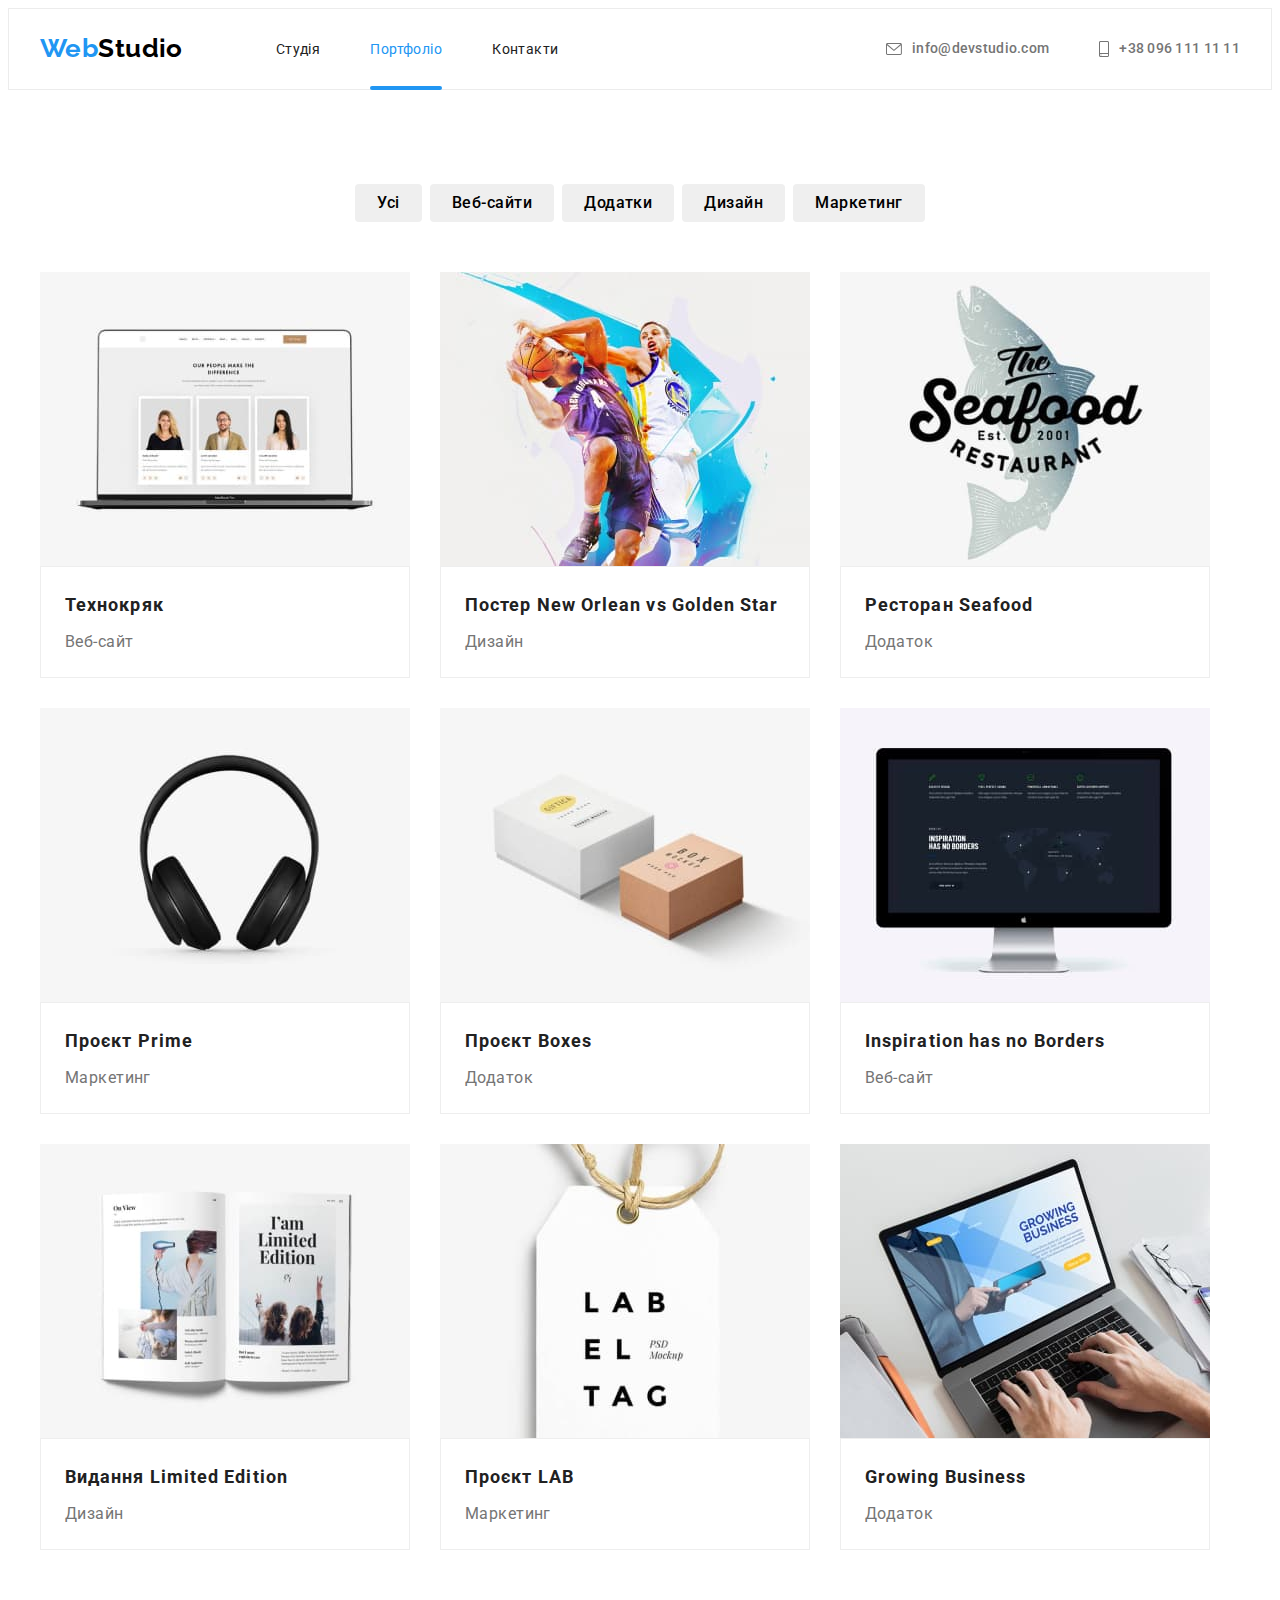
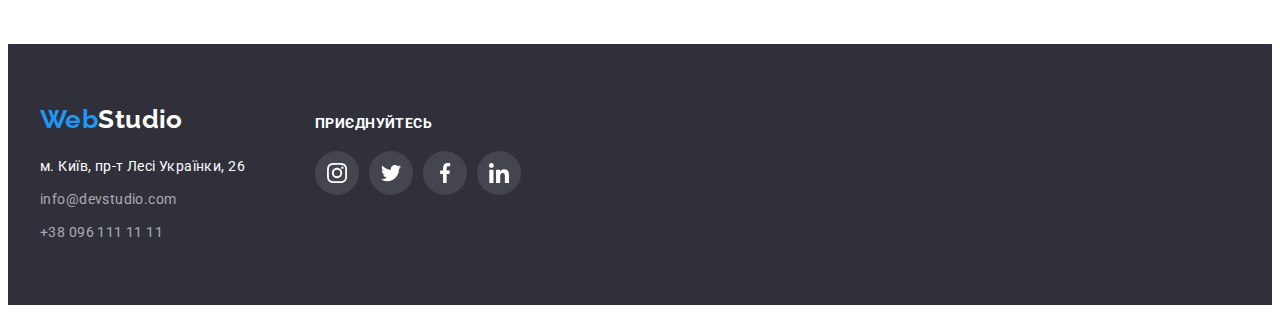
==== portfolio.html @ fd93a603 "create-hw-05" ====
<!DOCTYPE html>
<html lang="uk">
  <head>
    <meta charset="UTF-8" />
    <meta http-equiv="X-UA-Compatible" content="IE=edge" />
    <meta name="viewport" content="width=device-width, initial-scale=1.0" />
    <title>WebStudio</title>
    <link rel="preconnect" href="https://fonts.googleapis.com" />
    <link rel="preconnect" href="https://fonts.gstatic.com" crossorigin />
    <link
      href="https://fonts.googleapis.com/css2?family=Raleway:wght@700&family=Roboto:wght@400;500;700;900&display=swap"
      rel="stylesheet"
    />
    <link
      rel="stylesheet"
      href="https://cdnjs.cloudflare.com/ajax/libs/modern-normalize/1.1.0/modern-normalize.min.css"
      integrity="sha512-wpPYUAdjBVSE4KJnH1VR1HeZfpl1ub8YT/NKx4PuQ5NmX2tKuGu6U/JRp5y+Y8XG2tV+wKQpNHVUX03MfMFn9Q=="
      crossorigin="anonymous"
      referrerpolicy="no-referrer"
    />
    <link rel="stylesheet" href="./css/styles.css" />
  </head>
  <body>
   <header class="header">
      <div class="container header-container">
        <nav class="header-nav">
          <a href="./index.html" class="logo"><span>Web</span>Studio</a>
          <ul class="header-list list">
            <li>
              <a class="header-link link" href="./index.html">Студія</a>
            </li>
            <li>
              <a class="header-link link current" href="./portfolio.html">Портфоліо</a>
            </li>
            <li><a class="header-link link" href="">Контакти</a></li>
          </ul>
        </nav>
        <ul class="header-contacts-list list">
          <li class="header-contacts-item">
            <a class="header-contacts-link link" href="mailto:info@devstudio.com"
              ><svg class="header-icon" width="16" height="12">
                <use href="./images/icons.svg#icon-envelope"></use></svg
              >info@devstudio.com</a
            >
          </li>
          <li class="header-contacts-item">
            <a class="header-contacts-link link" href="tel:+380961111111">
              <svg class="header-icon" width="10" height="16">
                <use href="./images/icons.svg#icon-smartphone"></use>
              </svg>
              +38 096 111 11 11</a
            >
          </li>
        </ul>
      </div>
    </header>
    <main>
      <section class="portfolio section">
        <div class="container">
          <h1 class="portfolio-titel visually-hidden">Портфоліо</h1>
        <ul class="portfolio-pre-list list">
          <li><button class="portfolio-button" type="button">Усі</button></li>
          <li><button class="portfolio-button" type="button">Веб-сайти</button></li>
          <li><button class="portfolio-button" type="button">Додатки</button></li>
          <li><button class="portfolio-button" type="button">Дизайн</button></li>
          <li><button class="portfolio-button" type="button">Маркетинг</button></li>
        </ul>
        <ul class="portfolio-afret-list list">
          <li class="portfolio-item">
            <a class="link porfolio-after-link" href="">
              <div class="portfolio-item-wrap"><img class="portfolio-img"
                src="./images/portfolio/technokryak.jpg"
                alt="Технокряк"
                weidth="370"
                height="294"
              />
              <p class="portfolio-top-text">Ресурс пропонує комплексні пропозиції з різним рівнем функціоналу та сервісів. Все це дозволить відвідувачу отримати вичерпні відомості про компанію чи приватну особу.</p>
            </div>
              
              <div class="portfolio-list-box">
                <h2 class="portfolio-after-list-titel">Технокряк</h2>
              <p class="portfolio-after-list-text">Веб-сайт</p>
              </div>
            </a>
          </li>
          <li class="portfolio-item">
            <a class="link porfolio-after-link" href="">
              <div class="portfolio-item-wrap">
              <img class="portfolio-img"
                src="./images/portfolio/new-orlean.jpg"
                alt="Постер New Orlean vs Golden Star"
                weidth="370"
                height="294"
              />
              <p class="portfolio-top-text">Ресурс пропонує комплексні пропозиції з різним рівнем функціоналу та сервісів. Все це дозволить відвідувачу отримати вичерпні відомості про компанію чи приватну особу.</p>  
              </div>
              <div class="portfolio-list-box">
                <h2 class="portfolio-after-list-titel">Постер New Orlean vs Golden Star</h2>
              <p class="portfolio-after-list-text">Дизайн</p>
              </div>
            </a>
          </li>
          <li class="portfolio-item" >
            <a class="link porfolio-after-link" href="">
              <div class="portfolio-item-wrap">
                 <img class="portfolio-img"
                src="./images/portfolio/seafood.jpg"
                alt="Ресторан Seafood"
                weidth="370"
                height="294"
              />
              <p class="portfolio-top-text">Ресурс пропонує комплексні пропозиції з різним рівнем функціоналу та сервісів. Все це дозволить відвідувачу отримати вичерпні відомості про компанію чи приватну особу.</p>
              </div>
             
              <div class="portfolio-list-box">
                <h2 class="portfolio-after-list-titel">Ресторан Seafood</h2>
              <p class="portfolio-after-list-text">Додаток</p>
              </div>
            </a>
          </li>
          <li class="portfolio-item" >
            <a class="link porfolio-after-link" href="">
              <div class="portfolio-item-wrap">
                <img class="portfolio-img"
                src="./images/portfolio/prime.jpg"
                alt="Проєкт Prime"
                weidth="370"
                height="294"
              />
              <p class="portfolio-top-text">Ресурс пропонує комплексні пропозиції з різним рівнем функціоналу та сервісів. Все це дозволить відвідувачу отримати вичерпні відомості про компанію чи приватну особу.</p>
              </div>
              
              <div class="portfolio-list-box">
                <h2 class="portfolio-after-list-titel">Проєкт Prime</h2>
              <p class="portfolio-after-list-text">Маркетинг</p>
              </div>
            </a>
          </li>
          <li class="portfolio-item" >
            <a class="link porfolio-after-link" href="">
              <div class="portfolio-item-wrap">
                <img class="portfolio-img"
                src="./images/portfolio/boxes.jpg"
                alt="Проєкт Boxes"
                weidth="370"
                height="294"
              />
              <p class="portfolio-top-text">Ресурс пропонує комплексні пропозиції з різним рівнем функціоналу та сервісів. Все це дозволить відвідувачу отримати вичерпні відомості про компанію чи приватну особу.</p>
              </div>
              
              <div class="portfolio-list-box">
                <h2 class="portfolio-after-list-titel">Проєкт Boxes</h2>
              <p class="portfolio-after-list-text">Додаток</p>
              </div>
            </a>
          </li>
          <li class="portfolio-item" >
            <a class="link porfolio-after-link" href="">
              <div class="portfolio-item-wrap">
                <img class="portfolio-img"
                src="./images/portfolio/borders.jpg"
                alt="Inspiration has no Borders"
                weidth="370"
                height="294"
              />
              <p class="portfolio-top-text">Ресурс пропонує комплексні пропозиції з різним рівнем функціоналу та сервісів. Все це дозволить відвідувачу отримати вичерпні відомості про компанію чи приватну особу.</p>
              </div>
              
              <div class="portfolio-list-box">
                <h2 class="portfolio-after-list-titel">Inspiration has no Borders</h2>
              <p class="portfolio-after-list-text">Веб-сайт</p>
              </div>
            </a>
          </li>
          <li class="portfolio-item" >
            <a class="link porfolio-after-link" href="Видання Limited Edition">
              <div class="portfolio-item-wrap">
                <img class="portfolio-img" src="./images/portfolio/limited-edition.jpg" alt="" weidth="370" height="294" />
                <p class="portfolio-top-text">Ресурс пропонує комплексні пропозиції з різним рівнем функціоналу та сервісів. Все це дозволить відвідувачу отримати вичерпні відомості про компанію чи приватну особу.</p>
              </div>
              
              <div class="portfolio-list-box">
                <h2 class="portfolio-after-list-titel">Видання Limited Edition</h2>
              <p class="portfolio-after-list-text">Дизайн</p>
              </div>
            </a>
          </li>
          <li class="portfolio-item" >
            <a class="link porfolio-after-link" href="Проєкт LAB">
              <div class="portfolio-item-wrap">
                <img class="portfolio-img" src="./images/portfolio/lab.jpg" alt="" weidth="370" height="294" />
                <p class="portfolio-top-text">Ресурс пропонує комплексні пропозиції з різним рівнем функціоналу та сервісів. Все це дозволить відвідувачу отримати вичерпні відомості про компанію чи приватну особу.</p>
              </div>
              
              <div class="portfolio-list-box">
                <h2 class="portfolio-after-list-titel">Проєкт LAB</h2>
              <p class="portfolio-after-list-text">Маркетинг</p>
              </div>
            </a>
          </li>
          <li class="portfolio-item" >
            <a class="link porfolio-after-link" href="Growing Business">
              <div class="portfolio-item-wrap">
                <img class="portfolio-img" src="./images/portfolio/growing-business.jpg" alt="" weidth="370" height="294" />
                <p class="portfolio-top-text">Ресурс пропонує комплексні пропозиції з різним рівнем функціоналу та сервісів. Все це дозволить відвідувачу отримати вичерпні відомості про компанію чи приватну особу.</p>
              </div>
              
              <div class="portfolio-list-box">
                <h2 class="portfolio-after-list-titel">Growing Business</h2>
              <p class="portfolio-after-list-text">Додаток</p>
              </div>
            </a>
          </li>
        </ul>
      </section>
        </div>
    </main>
   <footer class="footer">
      <div class="container footer-container">
        <div class="footer-adress">
          <a href="./index.html" class="logo logo-footer"><span>Web</span>Studio</a>
          <address class="address">
            <ul class="list footer-list">
              <li>
                <a
                  class="link footer-address"
                  href="https://goo.gl/maps/CPtrU1FHBa2aNyZL9"
                  target="_blank"
                  rel="noopener noreferrer nofollow"
                >
                  м. Київ, пр-т Лесі Українки, 26
                </a>
              </li>
              <li>
                <a class="link footer-link" href="mailto:info@devstudio.com">info@devstudio.com</a>
              </li>
              <li><a class="link footer-link" href="tel:+380961111111">+38 096 111 11 11</a></li>
            </ul>
          </address>
        </div>
        <div class="footer-soc">
          <h3 class="footer-soc-title">приєднуйтесь</h3>
          <ul class="footer-social-list list">
            <li class="footer-social-item">
              <a href="" class="footer-social-link">
                <svg class="footer-social-icon" width="20" height="20">
                  <use href="./images/icons.svg#icon-instagram"></use>
                </svg>
              </a>
            </li>
            <li class="footer-social-item">
              <a href="" class="footer-social-link">
                <svg class="footer-social-icon" width="20" height="20">
                  <use href="./images/icons.svg#icon-twitter"></use>
                </svg>
              </a>
            </li>
            <li class="footer-social-item">
              <a href="" class="footer-social-link">
                <svg class="footer-social-icon" width="20" height="20">
                  <use href="./images/icons.svg#icon-facebook"></use>
                </svg>
              </a>
            </li>
            <li class="footer-social-item">
              <a href="" class="footer-social-link">
                <svg class="footer-social-icon" width="20" height="20">
                  <use href="./images/icons.svg#icon-linkedin"></use>
                </svg>
              </a>
            </li>
          </ul>
        </div>
      </div>
    </footer>
  </body>
</html>
---- css/styles.css ----
:root {
  --primery-white-color: #ffffff;
  --hover-logo-color: #2196f3;
  --grey-primery-color: #757575;
  --black-primery-color: #212121;
}
/* reset */
p,
h2,
h3,
h4,
h5,
h6 {
  margin: 0;
}
ul,
ol {
  margin: 0;
  padding-left: 0;
}
button {
  cursor: pointer;
}
address {
  font-style: normal;
  margin-top: 20px;
}
img {
  display: block;
  max-width: 100%;
  height: auto;
}

body {
  background-color: var(--primery-white-color);
  color: var(--black-primery-color);
  font-family: Roboto, sans-serif;
  letter-spacing: 0.03em;
  font-size: 14px;
}

.visually-hidden {
  position: absolute;
  white-space: nowrap;
  width: 1px;
  height: 1px;
  overflow: hidden;
  border: 0;
  padding: 0;
  clip: rect(0 0 0 0);
  clip-path: inset(50%);
  margin: -1px;
}

.list {
  list-style: none;
}

.link {
  text-decoration: none;
}

/* logo */
.logo {
  font-family: Raleway, sans-serif;
  font-weight: 700;
  font-size: 26px;
  line-height: 1.2;
  color: #000000;
  text-decoration: none;
}
.logo span {
  color: var(--hover-logo-color);
}

.logo-footer {
  font-family: 'Raleway';
  font-weight: 700;
  font-size: 26px;
  line-height: 1.19;
  color: var(--primery-white-color);
}
/* box */

.container {
  width: 1200px;
  padding-right: 15px;
  padding-left: 15px;
  margin: 0 auto;
}

.section-title {
  font-size: 36px;
  line-height: 1.16;
  text-align: center;

  margin-bottom: 50px;
}

/* header */
.header {
  border: 1px solid #ececec;
}

/* .header-nav-item {
} */

.header-link {
  color: var(--black-primery-color);
  transition: color 250ms cubic-bezier(0.4, 0, 0.2, 1);

  position: relative;
}

.header-link:hover,
.header-link:focus {
  font-weight: 500;
  line-height: 1.14;
  letter-spacing: 0.02em;
  color: var(--hover-logo-color);
}

.header-nav .header-link.current {
  color: var(--hover-logo-color);
}

.header-nav .header-link.current::after {
  content: '';
  width: 100%;
  height: 4px;

  background: var(--hover-logo-color);
  border-radius: 2px;

  position: absolute;

  right: 0px;
  bottom: -33px;
}

.header-contacts-link {
  display: flex;
  align-items: center;
  font-weight: 500;
  line-height: 1.14;
  letter-spacing: 0.02em;
  color: var(--grey-primery-color);
  gap: 10px;
  transition: color 250ms cubic-bezier(0.4, 0, 0.2, 1);
}

.header-contacts-link:hover,
.header-contacts-link:focus {
  color: var(--hover-logo-color);
}
/* main */
.hero {
  max-width: 1600px;
  margin-left: auto;
  margin-right: auto;

  background-image: url('../images/Img-overlay.svg'), url('../images/hero-bg.jpg');
  background-color: #c4c4c4;
  background-size: cover;
  background-repeat: no-repeat;
  background-position: center;
}

.hero-titel {
  font-weight: 900;
  font-size: 44px;
  line-height: 1.36;
  letter-spacing: 0.06em;
  text-transform: uppercase;
  color: var(--primery-white-color);
}

.hero-button {
  font-weight: 700;
  font-size: 16px;
  line-height: 1.88;
  color: var(--primery-white-color);
  background-color: var(--hover-logo-color);
}

.benefits-list-titel {
  font-size: 14px;
  line-height: 1.14;
  text-transform: uppercase;
}
.benefits-list-text {
  line-height: 1.71;
  color: var(--grey-primery-color);
}

.team {
  background-color: #f5f4fa;
}

.team-list-card {
  background-color: var(--primery-white-color);
}

.team-list-titel {
  font-weight: 500;
  font-size: 16px;
  line-height: 1.19;
}
.team-list-text {
  font-size: 16px;
  line-height: 19px;
  color: var(--grey-primery-color);
}

.footer {
  background: #2f303a;
}

.footer-address {
  font-style: normal;
  line-height: 1.71;
  color: var(--primery-white-color);
}

.footer-link {
  font-style: normal;
  line-height: 1.71;
  color: rgba(255, 255, 255, 0.6);
  transition: color 250ms cubic-bezier(0.4, 0, 0.2, 1);
}

.footer-link:hover,
.footer-link:focus {
  font-style: normal;
  line-height: 1.71;
  color: var(--hover-logo-color);
}

/* Portfolio */
.portfolio-button {
  font-family: 'Roboto';
  font-style: normal;
  font-weight: 500;
  font-size: 16px;
  line-height: 1.62;
  text-align: center;
  letter-spacing: 0.03em;
  cursor: pointer;
  border-radius: 4px;
  border: none;
  padding: 6px 22px;
  transition: color 250ms cubic-bezier(0.4, 0, 0.2, 1),
    background-color 250ms cubic-bezier(0.4, 0, 0.2, 1),
    box-shadow 250ms cubic-bezier(0.4, 0, 0.2, 1);
}

.portfolio-button:hover,
.portfolio-button:focus {
  color: var(--primery-white-color);
  background-color: var(--hover-logo-color);
  box-shadow: 0px 3px 1px rgba(0, 0, 0, 0.1), 0px 1px 2px rgba(0, 0, 0, 0.08),
    0px 2px 2px rgba(0, 0, 0, 0.12);
}

.portfolio-after-list-titel {
  font-size: 18px;
  line-height: 2;
  letter-spacing: 0.06em;
  color: var(--black-primery-color);
}

.portfolio-after-list-text {
  font-size: 16px;
  line-height: 1.88;
  color: var(--grey-primery-color);
}
/* hw-03 */
.section {
  padding-top: 94px;
  padding-bottom: 94px;
}

.header-container {
  display: flex;
}

.header-nav {
  display: flex;
  margin-right: auto;
}
.header-list {
  display: flex;
  gap: 50px;
  align-items: center;
}
.header-contacts-list {
  display: flex;
}

.header-nav > .logo {
  padding-top: 24px;
  padding-bottom: 25px;
  margin-right: 93px;
}

.header-contacts-list {
  align-items: center;
  gap: 50px;
}

.header-icon {
  fill: currentColor;
}

.hero {
  padding-top: 200px;
  padding-bottom: 200px;
  /* margin-bottom: 94px; */
}
.hero-titel {
  width: 696px;
  text-align: center;
  margin: 0 auto;
  margin-bottom: 30px;
}

.hero-button {
  display: block;
  margin-right: auto;
  margin-left: auto;
  border: none;
  border-radius: 4px;
  padding: 10px 32px;
}

.benefits-list {
  display: flex;
  gap: 30px;
}

.benefits-item {
  width: 270px;
}

.benefits-area-icon {
  display: flex;
  width: 270px;
  height: 120px;
  border-radius: 4px;
  margin-bottom: 30px;
  background-color: #f5f4fa;
  justify-content: center;
  align-items: center;
}

.benefits-list-titel {
  margin-bottom: 10px;
}

.work {
  padding-top: 0;
}

.work-list {
  display: flex;
  gap: 30px;
}

.work-list-item {
  width: calc(100%-60px) / 3;
  position: relative;
}

.work-list-label {
  font-weight: 700;
  line-height: 1.14;
  color: var(--primery-white-color);

  position: absolute;
  bottom: 0;
  width: 370px;
  height: 70px;
  display: flex;
  justify-content: center;
  align-items: center;
  background-color: rgba(47, 48, 58, 0.8);
}

.team-titel {
  margin-bottom: 50px;
  text-align: center;
}

.team-list {
  display: flex;
  gap: 30px;
}
.team-list-card {
  width: calc((100% - 90px) / 4);
  padding-bottom: 30px;
  border-radius: 4px;
}

.team-img {
  margin-bottom: 30px;
}

.team-list-titel {
  text-align: center;
  margin-bottom: 10px;
}

.team-list-text {
  text-align: center;
  margin-bottom: 16px;
}

.team-social-list {
  display: flex;
  gap: 10px;
  justify-content: center;
}

.team-social-link {
  width: 44px;
  height: 44px;
  border-radius: 50%;
  display: flex;
  justify-content: center;
  align-items: center;
  fill: #afb1b8;
  transition: background-color 250ms cubic-bezier(0.4, 0, 0.2, 1),
    fill 250ms cubic-bezier(0.4, 0, 0.2, 1);
}

.team-social-link:hover,
.team-social-link:focus {
  background-color: var(--hover-logo-color);
  fill: var(--primery-white-color);
}

.regular-customers {
  max-width: 1600px;

  background-color: var(--primery-white-color);
  margin-right: auto;
  margin-left: auto;
}

.regular-customers-list {
  display: flex;
  gap: 30px;
  justify-content: center;
}

.regular-customer-link {
  display: flex;
  justify-content: center;
  align-items: center;
  color: #afb1b8;
  fill: #afb1b8;
  border: 1px solid #afb1b8;
  border-radius: 4px;
  width: 170px;
  height: 92px;
  transition: border-color 250ms cubic-bezier(0.4, 0, 0.2, 1),
    fill 250ms cubic-bezier(0.4, 0, 0.2, 1);
}

.regular-customer-link:hover,
.regular-customer-link:focus {
  border: 1px solid var(--hover-logo-color);
  fill: var(--hover-logo-color);
}

.footer-list > li:not(:last-child) {
  margin-bottom: 9px;
}

.footer {
  padding-top: 60px;
  padding-bottom: 60px;
  max-width: 1600px;
  margin: 0 auto;
  background: #2f303a;
}

.footer-container {
  display: flex;
  align-items: baseline;
}

.footer-adress {
  margin-right: 70px;
}

.footer-soc-title {
  font-size: 14px;
  line-height: 16px;
  letter-spacing: 0.03em;
  text-transform: uppercase;
  color: var(--primery-white-color);

  margin-bottom: 20px;
}

.footer-social-list {
  display: flex;
  gap: 10px;
  justify-content: center;
}

.footer-social-link {
  width: 44px;
  height: 44px;
  border-radius: 50%;

  display: flex;
  justify-content: center;
  align-items: center;

  fill: var(--primery-white-color);
  background-color: rgba(255, 255, 255, 0.1);

  transition: background-color 250ms cubic-bezier(0.4, 0, 0.2, 1),
    fill 250ms cubic-bezier(0.4, 0, 0.2, 1);
}

.footer-social-link:hover,
.footer-social-link:focus {
  background-color: var(--hover-logo-color);
  fill: var(--primery-white-color);
}

/* portfolio */
.portfolio-pre-list {
  display: flex;
  gap: 8px;
  justify-content: center;
  margin-bottom: 50px;
}

.porfolio-after-link {
  transition: box-shadow 250ms cubic-bezier(0.4, 0, 0.2, 1);
  display: block;
}

.porfolio-after-link:hover,
.porfolio-after-link:focus {
  box-shadow: 0px 1px 1px rgba(0, 0, 0, 0.12), 0px 4px 4px rgba(0, 0, 0, 0.06),
    1px 4px 6px rgba(0, 0, 0, 0.16);
}

.portfolio-afret-list {
  display: flex;
  flex-wrap: wrap;
  row-gap: 30px;
  column-gap: 30px;
}

.portfolio-item-wrap {
  position: relative;
  overflow: hidden;
}

.portfolio-item:hover .portfolio-top-text {
  transform: translateY(0);
}

.portfolio-top-text {
  font-size: 18px;
  line-height: 1.56;
  color: var(--primery-white-color);
  background: rgba(33, 150, 243, 0.9);

  position: absolute;
  top: 0;
  padding: 63px 24px;
  transform: translateY(100%);
  transition: transform 250ms cubic-bezier(0.4, 0, 0.2, 1);
  overflow: auto;
}

.portfolio-after-list-titel {
  margin-bottom: 4px;
}

.portfolio-list-box {
  padding: 20px 24px;
  border: 1px solid #eeeeee;
}

.backdrop {
  width: 100%;
  height: 100%;
  background-color: rgba(0, 0, 0, 0.2);

  position: fixed;
  top: 0;

  transition: opacity 250ms cubic-bezier(0.4, 0, 0.2, 1),
    visibility 250ms cubic-bezier(0.4, 0, 0.2, 1);
}

.modal {
  width: 528px;
  min-height: 581px;
  background-color: rgba(255, 255, 255, 1);
  border-radius: 4px;

  box-shadow: 0px 1px 3px rgba(0, 0, 0, 0.12), 0px 1px 1px rgba(0, 0, 0, 0.14),
    0px 2px 1px rgba(0, 0, 0, 0.2);

  position: absolute;
  top: 50%;
  left: 50%;
  transform: translate(-50%, -50%) scaleY(1);
  transition: transform 250ms cubic-bezier(0.4, 0, 0.2, 1);
}

.backdrop.is-hidden .modal {
  transform: translate(-50%, -50%) scaleY(0);
}

.modal-close {
  width: 30px;
  height: 30px;
  background-color: transparent;
  border: 1px solid rgba(0, 0, 0, 0.1);
  border-radius: 50%;

  position: absolute;
  right: 8px;
  top: 8px;

  display: flex;
  justify-content: center;
  align-items: center;
  cursor: pointer;
}

.modal-close:hover {
  border: 1px solid var(--hover-logo-color);
  fill: var(--hover-logo-color);
}

.backdrop.is-hidden {
  opacity: 0;
  visibility: hidden;
  pointer-events: none;
}
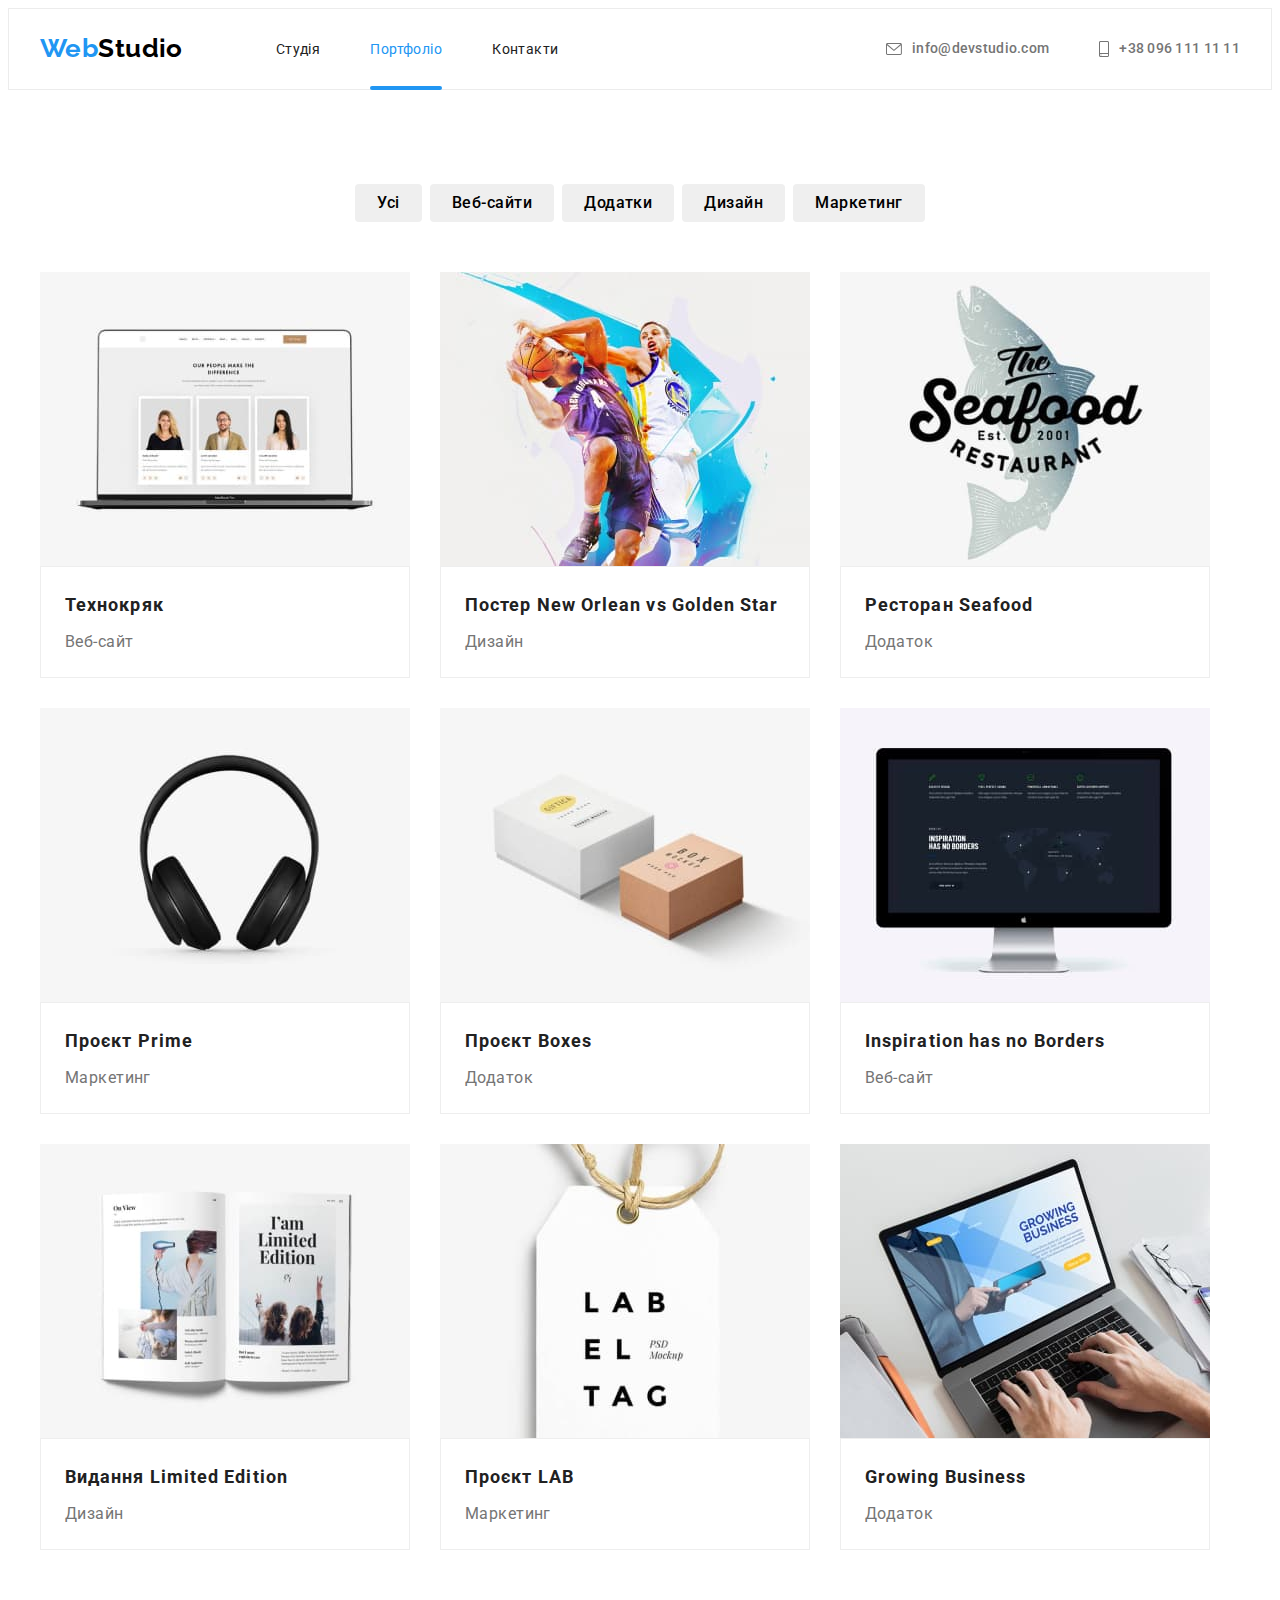
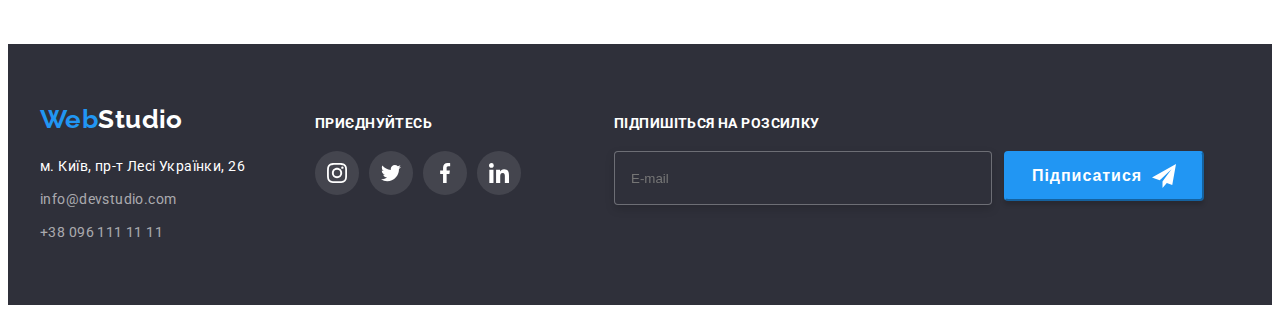
==== commit f2c28ddc: "update" ====
--- a/portfolio.html
+++ b/portfolio.html
@@ -271,6 +271,19 @@
             </li>
           </ul>
         </div>
+
+        <div>
+          <h3 class="footer-form-titel">Підпишіться на розсилку</h3>
+          <form class="footer-subscription">
+            <input type="mail" placeholder="E-mail" class="footer-form-mail" required />
+            <button type="submit" class="btn-footer">
+              Підписатися
+              <svg width="24" height="24">
+                <use href="./images/icons.svg#icon-send"></use>
+              </svg>
+            </button>
+          </form>
+        </div>
       </div>
     </footer>
   </body>
--- a/css/styles.css
+++ b/css/styles.css
@@ -482,7 +482,7 @@
   padding-bottom: 60px;
   max-width: 1600px;
   margin: 0 auto;
-  background: #2f303a;
+  background-color: #2f303a;
 }
 
 .footer-container {
@@ -492,6 +492,10 @@
 
 .footer-adress {
   margin-right: 70px;
+}
+
+.footer-soc {
+  margin-right: 93px;
 }
 
 .footer-soc-title {
@@ -532,6 +536,55 @@
   fill: var(--primery-white-color);
 }
 
+.footer-form-titel {
+  font-size: 14px;
+  line-height: 16px;
+  letter-spacing: 0.03em;
+  text-transform: uppercase;
+
+  color: #ffffff;
+
+  margin-bottom: 20px;
+}
+
+.footer-subscription {
+  display: flex;
+  gap: 12px;
+}
+
+.footer-form-mail {
+  width: 358px;
+  height: 50px;
+
+  padding-left: 16px;
+  background-color: #2f303a;
+  border: 1px solid rgba(255, 255, 255, 0.3);
+  filter: drop-shadow(0px 4px 4px rgba(0, 0, 0, 0.15));
+  border-radius: 4px;
+}
+
+.btn-footer {
+  font-weight: 700;
+  font-size: 16px;
+  line-height: 1.88;
+  letter-spacing: 0.06em;
+
+  color: var(--primery-white-color);
+  background-color: var(--hover-logo-color);
+  fill: var(--primery-white-color);
+  border-color: var(--hover-logo-color);
+  width: 200px;
+  height: 50px;
+  box-shadow: 0px 4px 4px rgba(0, 0, 0, 0.15);
+  border-radius: 4px;
+
+  display: flex;
+  justify-content: center;
+  align-items: center;
+
+  gap: 10px;
+}
+
 /* portfolio */
 .portfolio-pre-list {
   display: flex;
@@ -607,6 +660,7 @@
   min-height: 581px;
   background-color: rgba(255, 255, 255, 1);
   border-radius: 4px;
+  padding: 40px;
 
   box-shadow: 0px 1px 3px rgba(0, 0, 0, 0.12), 0px 1px 1px rgba(0, 0, 0, 0.14),
     0px 2px 1px rgba(0, 0, 0, 0.2);
@@ -616,6 +670,134 @@
   left: 50%;
   transform: translate(-50%, -50%) scaleY(1);
   transition: transform 250ms cubic-bezier(0.4, 0, 0.2, 1);
+}
+
+.modal-titel {
+  font-weight: 700;
+  font-size: 20px;
+  line-height: 1.15;
+  text-align: center;
+  margin-bottom: 12px;
+}
+
+.modal-form {
+  display: flex;
+  flex-direction: column;
+}
+
+.modal-input {
+  width: 100%;
+  height: 40px;
+  border: 1px solid rgba(33, 33, 33, 0.2);
+  border-radius: 4px;
+  /* margin-bottom: 10px; */
+  padding-left: 42px;
+  outline: transparent;
+  transition: border-color 250ms cubic-bezier(0.4, 0, 0.2, 1);
+}
+
+.modal-input:focus {
+  border-color: var(--hover-logo-color);
+}
+
+.modal-input:focus + .modal-input-icon {
+  fill: var(--hover-logo-color);
+}
+
+.input-wrap {
+  position: relative;
+  margin-bottom: 10px;
+}
+
+.modal-input-icon {
+  position: absolute;
+  left: 12px;
+  top: 50%;
+  transform: translateY(-50%);
+}
+
+.modal-coment-titel {
+  margin-bottom: 4px;
+}
+
+.modal-coment {
+  padding: 12px 16px;
+  border: 1px solid rgba(33, 33, 33, 0.2);
+  width: 448px;
+  height: 120px;
+  border-radius: 4px;
+  margin-bottom: 20px;
+
+  resize: none;
+  outline: transparent;
+  transition: border-color 250ms cubic-bezier(0.4, 0, 0.2, 1);
+}
+
+.modal-coment:focus {
+  border-color: var(--hover-logo-color);
+}
+
+.modal-field {
+  margin-bottom: 30px;
+}
+
+.check-text {
+  font-style: normal;
+  font-weight: 400;
+  line-height: 1.71;
+  color: #757575;
+  display: flex;
+  align-items: center;
+}
+
+.check-text span {
+  width: 15px;
+  height: 16px;
+  border: 2px solid rgba(33, 33, 33, 1);
+  border-radius: 3px;
+  margin-right: 8px;
+
+  display: flex;
+  align-items: center;
+  justify-content: center;
+
+  fill: transparent;
+
+  transition: background-color 250ms cubic-bezier(0.4, 0, 0.2, 1),
+    border-color 250ms cubic-bezier(0.4, 0, 0.2, 1), fill 250ms cubic-bezier(0.4, 0, 0.2, 1);
+}
+
+.check-link {
+  color: var(--hover-logo-color);
+}
+
+.input-check:checked + .check-text span {
+  background-color: var(--hover-logo-color);
+  border-color: transparent;
+  fill: var(--primery-white-color);
+}
+
+.input-check:focus + .check-text span {
+  border-color: var(--hover-logo-color);
+}
+
+.btn-modal {
+  width: 200px;
+  height: 50px;
+  background-color: #188ce8;
+  box-shadow: 0px 4px 4px rgba(0, 0, 0, 0.15);
+  border-radius: 4px;
+  border-color: var(--hover-logo-color);
+
+  font-weight: 700;
+  font-size: 16px;
+  line-height: 30px;
+
+  margin: 0 auto;
+
+  letter-spacing: 0.06em;
+
+  color: #ffffff;
 }
 
 .backdrop.is-hidden .modal {
@@ -639,6 +821,10 @@
   cursor: pointer;
 }
 
+.form-contact {
+  margin-bottom: 4px;
+}
+
 .modal-close:hover {
   border: 1px solid var(--hover-logo-color);
   fill: var(--hover-logo-color);
